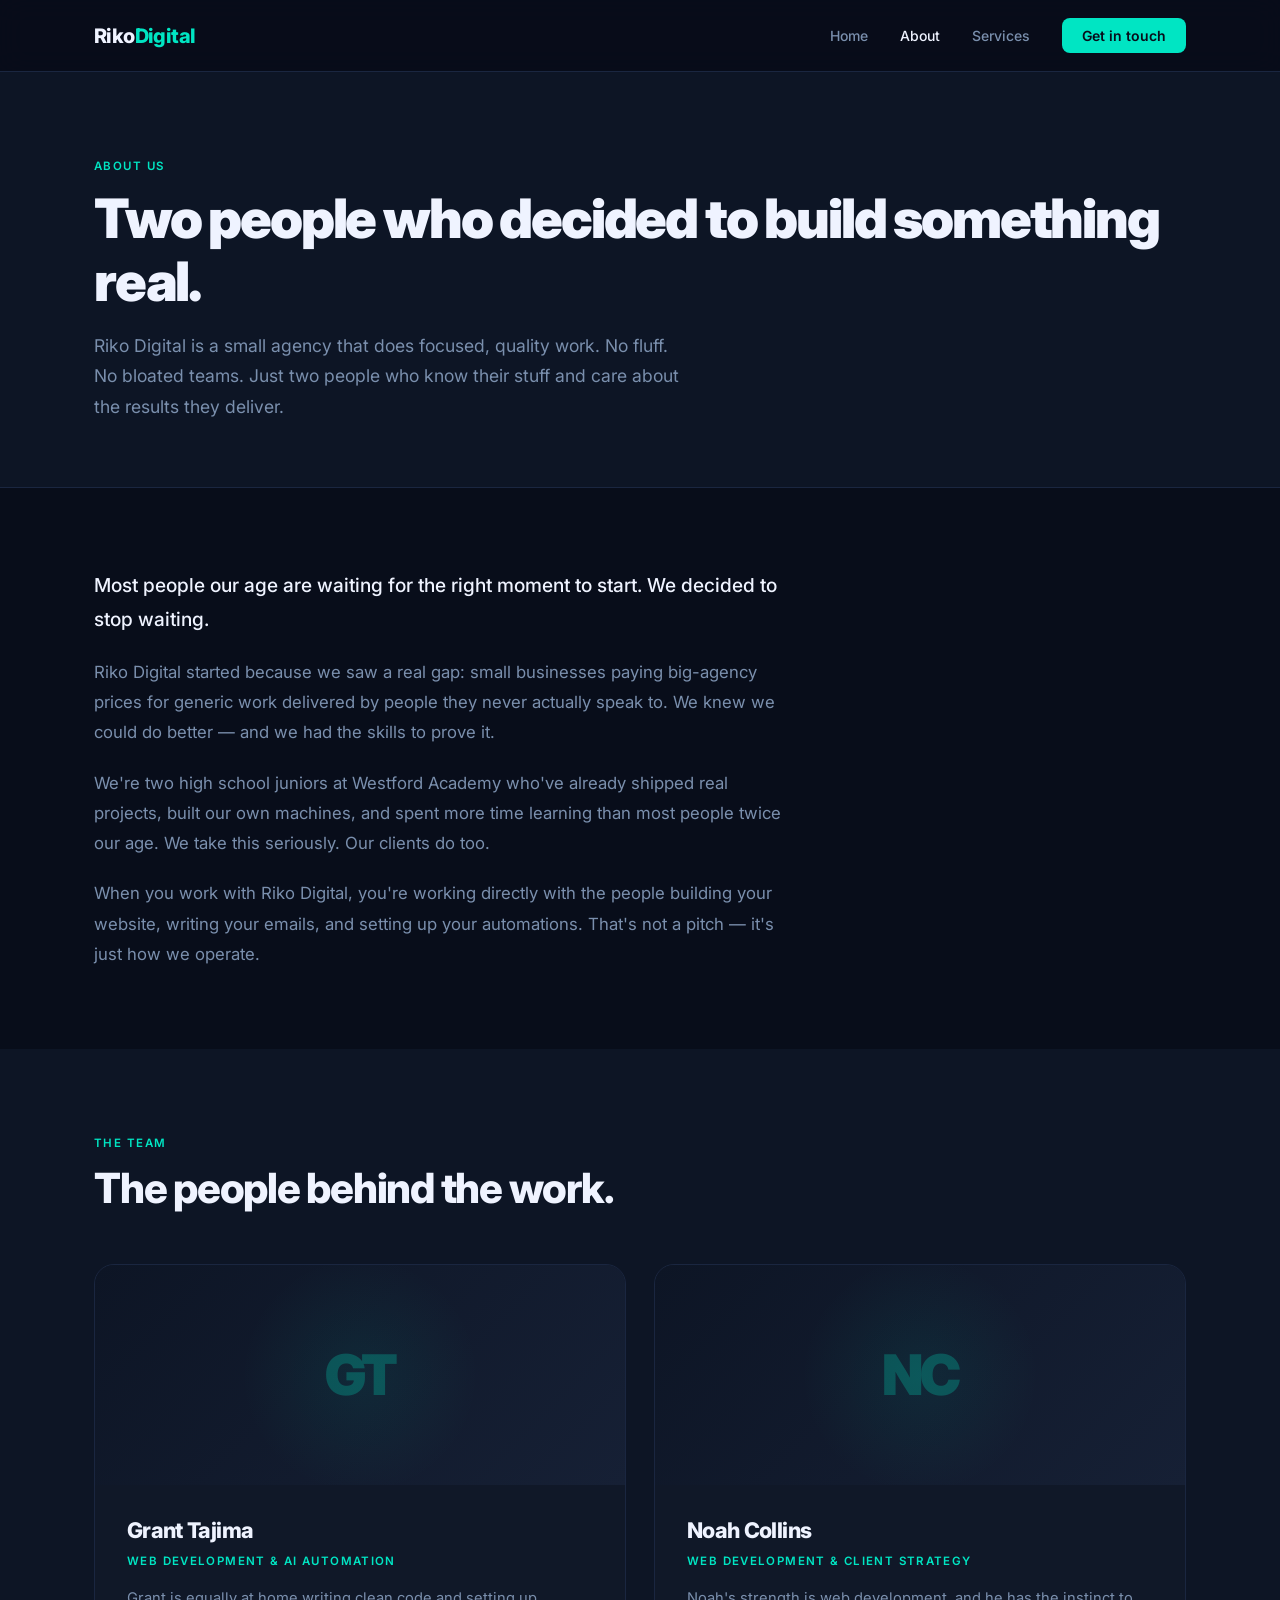
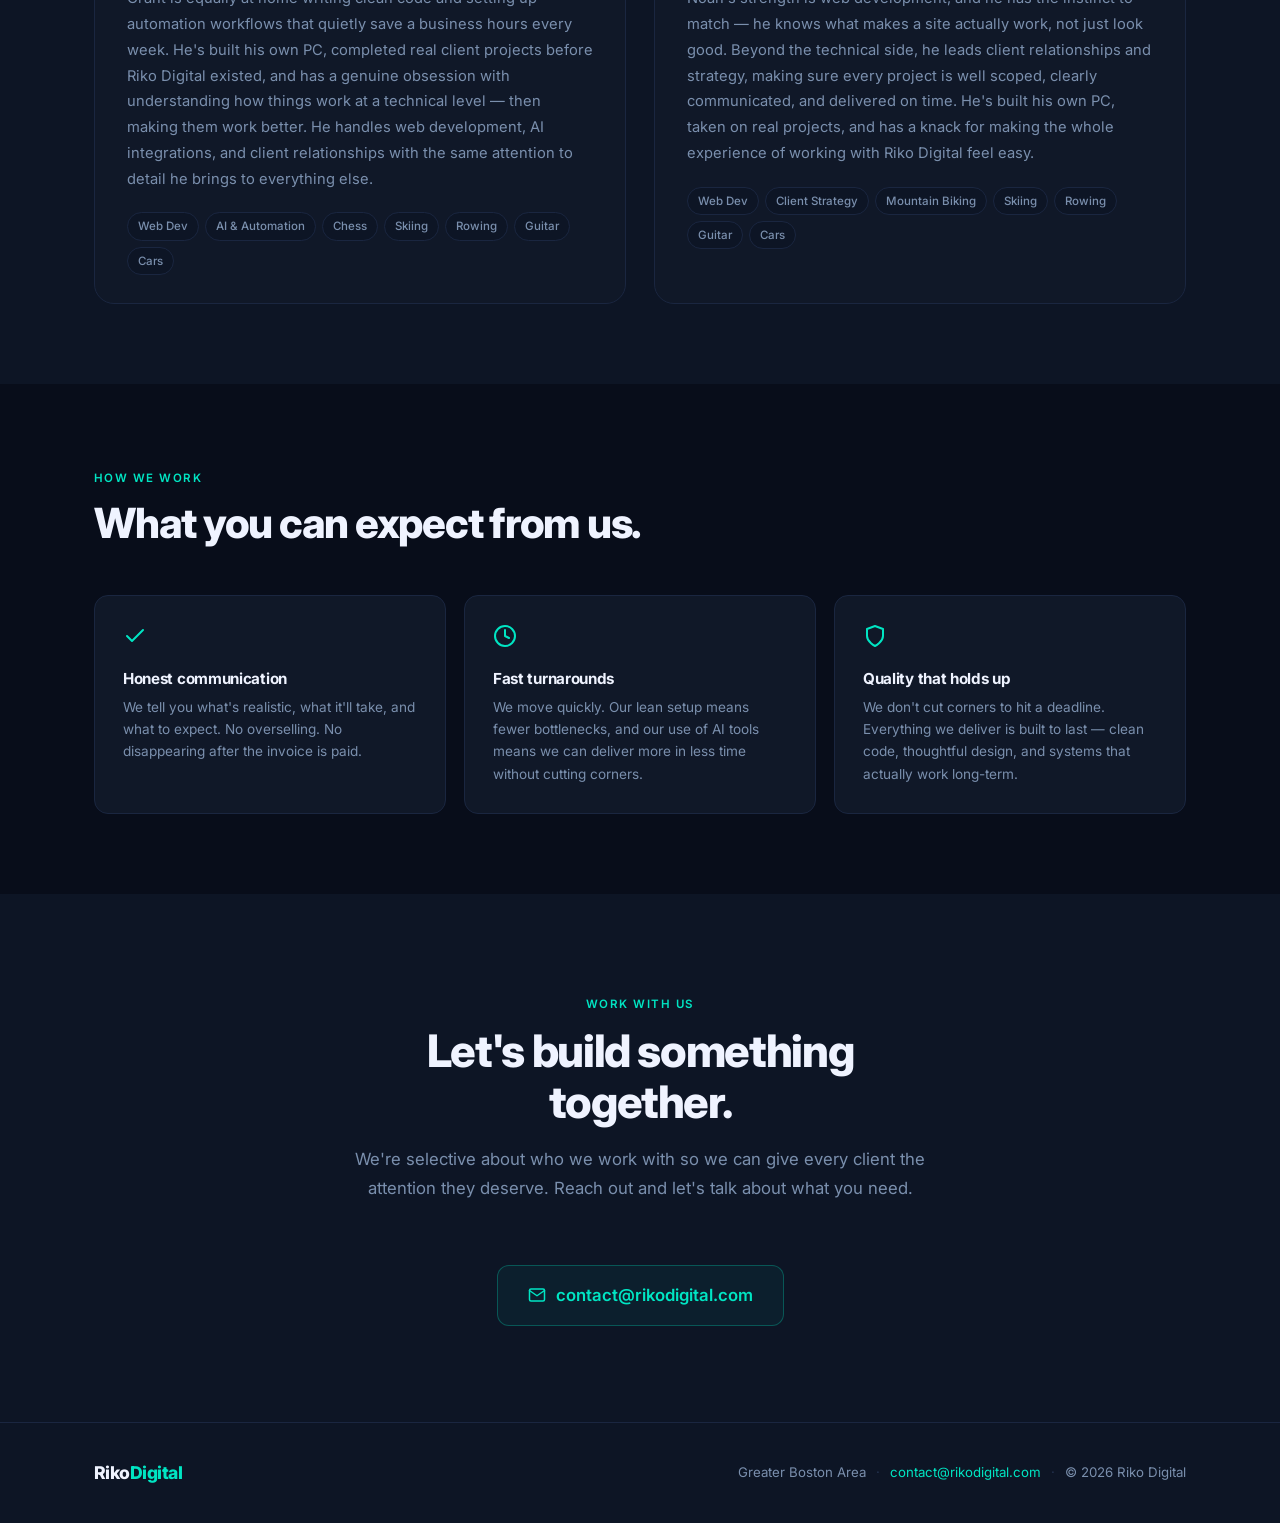
==== about.html @ 1a0d4874 "Build complete Riko Digital website Four-page site (home, about, services, contact) with shared CSS " ====
<!DOCTYPE html>
<html lang="en">
<head>
  <meta charset="UTF-8" />
  <meta name="viewport" content="width=device-width, initial-scale=1.0" />
  <title>About — Riko Digital</title>
  <meta name="description" content="Meet Grant Tajima and Noah Collins, the team behind Riko Digital — a two-person tech services agency based in the Greater Boston area." />
  <link rel="preconnect" href="https://fonts.googleapis.com" />
  <link rel="preconnect" href="https://fonts.gstatic.com" crossorigin />
  <link href="https://fonts.googleapis.com/css2?family=Inter:wght@300;400;500;600;700;800;900&display=swap" rel="stylesheet" />
  <link rel="stylesheet" href="styles.css" />
</head>
<body>

  <nav>
    <div class="nav-inner">
      <a href="index.html" class="nav-logo">Riko<span>Digital</span></a>
      <ul class="nav-links">
        <li><a href="index.html">Home</a></li>
        <li><a href="about.html" class="active">About</a></li>
        <li><a href="services.html">Services</a></li>
        <li><a href="contact.html" class="nav-cta">Get in touch</a></li>
      </ul>
      <button class="hamburger" id="hamburger" aria-label="Open menu">
        <span></span><span></span><span></span>
      </button>
    </div>
  </nav>

  <div class="mobile-nav" id="mobile-nav">
    <a href="index.html">Home</a>
    <a href="about.html" class="active">About</a>
    <a href="services.html">Services</a>
    <a href="contact.html">Get in touch</a>
  </div>

  <div class="page-wrapper">

    <!-- Page Hero -->
    <div class="page-hero">
      <div class="container">
        <div class="page-hero-content">
          <span class="section-label">About us</span>
          <h1>Two people who decided to build something real.</h1>
          <p>Riko Digital is a small agency that does focused, quality work. No fluff. No bloated teams. Just two people who know their stuff and care about the results they deliver.</p>
        </div>
      </div>
    </div>

    <!-- Company Intro -->
    <section class="intro-body">
      <div class="container">
        <p class="intro-lead">
          Most people our age are waiting for the right moment to start. We decided to stop waiting.
        </p>
        <p>
          Riko Digital started because we saw a real gap: small businesses paying big-agency prices for generic work delivered by people they never actually speak to. We knew we could do better — and we had the skills to prove it.
        </p>
        <p>
          We're two high school juniors at Westford Academy who've already shipped real projects, built our own machines, and spent more time learning than most people twice our age. We take this seriously. Our clients do too.
        </p>
        <p>
          When you work with Riko Digital, you're working directly with the people building your website, writing your emails, and setting up your automations. That's not a pitch — it's just how we operate.
        </p>
      </div>
    </section>

    <!-- Team -->
    <section class="team-section">
      <div class="container">
        <span class="section-label">The team</span>
        <h2 class="section-title">The people behind the work.</h2>
        <div class="team-grid">

          <!-- Grant -->
          <div class="team-card">
            <div class="team-photo">
              <div class="photo-glow"></div>
              <div class="photo-initials">GT</div>
            </div>
            <div class="team-body">
              <div class="team-name">Grant Tajima</div>
              <div class="team-role">Web Development &amp; AI Automation</div>
              <p class="team-bio">
                Grant is equally at home writing clean code and setting up automation workflows that quietly save a business hours every week. He's built his own PC, completed real client projects before Riko Digital existed, and has a genuine obsession with understanding how things work at a technical level — then making them work better. He handles web development, AI integrations, and client relationships with the same attention to detail he brings to everything else.
              </p>
              <div class="tags">
                <span class="tag">Web Dev</span>
                <span class="tag">AI &amp; Automation</span>
                <span class="tag">Chess</span>
                <span class="tag">Skiing</span>
                <span class="tag">Rowing</span>
                <span class="tag">Guitar</span>
                <span class="tag">Cars</span>
              </div>
            </div>
          </div>

          <!-- Noah -->
          <div class="team-card">
            <div class="team-photo">
              <div class="photo-glow"></div>
              <div class="photo-initials">NC</div>
            </div>
            <div class="team-body">
              <div class="team-name">Noah Collins</div>
              <div class="team-role">Web Development &amp; Client Strategy</div>
              <p class="team-bio">
                Noah's strength is web development, and he has the instinct to match — he knows what makes a site actually work, not just look good. Beyond the technical side, he leads client relationships and strategy, making sure every project is well scoped, clearly communicated, and delivered on time. He's built his own PC, taken on real projects, and has a knack for making the whole experience of working with Riko Digital feel easy.
              </p>
              <div class="tags">
                <span class="tag">Web Dev</span>
                <span class="tag">Client Strategy</span>
                <span class="tag">Mountain Biking</span>
                <span class="tag">Skiing</span>
                <span class="tag">Rowing</span>
                <span class="tag">Guitar</span>
                <span class="tag">Cars</span>
              </div>
            </div>
          </div>

        </div>
      </div>
    </section>

    <!-- Values -->
    <section class="values-section">
      <div class="container">
        <span class="section-label">How we work</span>
        <h2 class="section-title">What you can expect from us.</h2>
        <div class="values-grid">
          <div class="value-card">
            <div class="value-icon">
              <svg width="24" height="24" viewBox="0 0 24 24" fill="none" stroke="currentColor" stroke-width="2" stroke-linecap="round" stroke-linejoin="round"><polyline points="20 6 9 17 4 12"/></svg>
            </div>
            <h3>Honest communication</h3>
            <p>We tell you what's realistic, what it'll take, and what to expect. No overselling. No disappearing after the invoice is paid.</p>
          </div>
          <div class="value-card">
            <div class="value-icon">
              <svg width="24" height="24" viewBox="0 0 24 24" fill="none" stroke="currentColor" stroke-width="2" stroke-linecap="round" stroke-linejoin="round"><circle cx="12" cy="12" r="10"/><polyline points="12 6 12 12 16 14"/></svg>
            </div>
            <h3>Fast turnarounds</h3>
            <p>We move quickly. Our lean setup means fewer bottlenecks, and our use of AI tools means we can deliver more in less time without cutting corners.</p>
          </div>
          <div class="value-card">
            <div class="value-icon">
              <svg width="24" height="24" viewBox="0 0 24 24" fill="none" stroke="currentColor" stroke-width="2" stroke-linecap="round" stroke-linejoin="round"><path d="M12 22s8-4 8-10V5l-8-3-8 3v7c0 6 8 10 8 10z"/></svg>
            </div>
            <h3>Quality that holds up</h3>
            <p>We don't cut corners to hit a deadline. Everything we deliver is built to last — clean code, thoughtful design, and systems that actually work long-term.</p>
          </div>
        </div>
      </div>
    </section>

    <!-- CTA -->
    <section class="cta-section">
      <div class="container">
        <div class="cta-inner">
          <span class="section-label">Work with us</span>
          <h2 class="section-title">Let's build something together.</h2>
          <p class="section-subtitle">
            We're selective about who we work with so we can give every client the attention they deserve. Reach out and let's talk about what you need.
          </p>
          <br>
          <a href="mailto:contact@rikodigital.com" class="cta-email">
            <svg width="18" height="18" viewBox="0 0 24 24" fill="none" stroke="currentColor" stroke-width="2" stroke-linecap="round" stroke-linejoin="round"><path d="M4 4h16c1.1 0 2 .9 2 2v12c0 1.1-.9 2-2 2H4c-1.1 0-2-.9-2-2V6c0-1.1.9-2 2-2z"/><polyline points="22,6 12,13 2,6"/></svg>
            contact@rikodigital.com
          </a>
        </div>
      </div>
    </section>

  </div>

  <footer>
    <div class="container">
      <div class="footer-inner">
        <div class="footer-logo">Riko<span>Digital</span></div>
        <div class="footer-info">
          <span>Greater Boston Area</span>
          <span class="footer-sep">·</span>
          <a href="mailto:contact@rikodigital.com">contact@rikodigital.com</a>
          <span class="footer-sep">·</span>
          <span>© 2026 Riko Digital</span>
        </div>
      </div>
    </div>
  </footer>

  <script src="main.js"></script>
</body>
</html>
---- styles.css ----
@import url('https://fonts.googleapis.com/css2?family=Inter:wght@300;400;500;600;700;800;900&display=swap');

*, *::before, *::after { box-sizing: border-box; margin: 0; padding: 0; }

:root {
  --bg-primary: #080D1A;
  --bg-secondary: #0D1525;
  --bg-card: #101828;
  --accent: #00E5C3;
  --accent-hover: #00C4A7;
  --accent-dim: rgba(0, 229, 195, 0.1);
  --text-primary: #EFF3FF;
  --text-secondary: #7A8FAD;
  --border: #1A2640;
  --border-light: #243352;
  --nav-height: 72px;
}

html { scroll-behavior: smooth; }

body {
  font-family: 'Inter', sans-serif;
  background: var(--bg-primary);
  color: var(--text-primary);
  line-height: 1.6;
  -webkit-font-smoothing: antialiased;
}

h1, h2, h3, h4 { font-weight: 700; line-height: 1.15; letter-spacing: -0.02em; }
a { text-decoration: none; color: inherit; }

.container { max-width: 1140px; margin: 0 auto; padding: 0 24px; }

/* ── NAV ── */
nav {
  position: fixed; top: 0; left: 0; right: 0; z-index: 100;
  height: var(--nav-height);
  display: flex; align-items: center;
  background: rgba(8, 13, 26, 0.88);
  backdrop-filter: blur(14px);
  border-bottom: 1px solid var(--border);
  transition: background 0.3s;
}

.nav-inner {
  display: flex; align-items: center; justify-content: space-between;
  width: 100%; max-width: 1140px; margin: 0 auto; padding: 0 24px;
}

.nav-logo { font-size: 1.25rem; font-weight: 800; letter-spacing: -0.03em; }
.nav-logo span { color: var(--accent); }

.nav-links { display: flex; align-items: center; gap: 32px; list-style: none; }
.nav-links a { font-size: 0.875rem; font-weight: 500; color: var(--text-secondary); transition: color 0.2s; }
.nav-links a:hover, .nav-links a.active { color: var(--text-primary); }

.nav-cta {
  background: var(--accent) !important;
  color: var(--bg-primary) !important;
  padding: 9px 20px; border-radius: 8px;
  font-weight: 600 !important;
  transition: background 0.2s, transform 0.15s !important;
}
.nav-cta:hover { background: var(--accent-hover) !important; transform: translateY(-1px); }

.hamburger {
  display: none; flex-direction: column; gap: 5px;
  cursor: pointer; background: none; border: none; padding: 4px;
}
.hamburger span {
  display: block; width: 24px; height: 2px;
  background: var(--text-primary); border-radius: 2px;
  transition: transform 0.3s, opacity 0.3s;
}
.hamburger.open span:nth-child(1) { transform: translateY(7px) rotate(45deg); }
.hamburger.open span:nth-child(2) { opacity: 0; }
.hamburger.open span:nth-child(3) { transform: translateY(-7px) rotate(-45deg); }

.mobile-nav {
  display: none; position: fixed;
  top: var(--nav-height); left: 0; right: 0; z-index: 99;
  background: var(--bg-secondary);
  border-bottom: 1px solid var(--border);
  padding: 16px 24px; flex-direction: column; gap: 4px;
}
.mobile-nav.open { display: flex; }
.mobile-nav a {
  font-size: 0.95rem; font-weight: 500; color: var(--text-secondary);
  padding: 12px 0; border-bottom: 1px solid var(--border);
  transition: color 0.2s;
}
.mobile-nav a:last-child { border-bottom: none; }
.mobile-nav a:hover, .mobile-nav a.active { color: var(--text-primary); }

/* ── BUTTONS ── */
.btn {
  display: inline-flex; align-items: center; gap: 8px;
  padding: 13px 26px; border-radius: 10px;
  font-size: 0.9rem; font-weight: 600;
  cursor: pointer; border: none; transition: all 0.2s;
  letter-spacing: 0.01em;
}
.btn-primary { background: var(--accent); color: var(--bg-primary); }
.btn-primary:hover { background: var(--accent-hover); transform: translateY(-2px); box-shadow: 0 8px 24px rgba(0,229,195,0.22); }
.btn-outline { background: transparent; color: var(--text-primary); border: 1px solid var(--border-light); }
.btn-outline:hover { border-color: var(--accent); color: var(--accent); transform: translateY(-2px); }

/* ── TYPOGRAPHY HELPERS ── */
.section-label {
  display: inline-block; font-size: 0.72rem; font-weight: 600;
  letter-spacing: 0.13em; text-transform: uppercase;
  color: var(--accent); margin-bottom: 12px;
}
.section-title {
  font-size: clamp(1.75rem, 4vw, 2.6rem);
  font-weight: 800; letter-spacing: -0.03em;
  color: var(--text-primary); margin-bottom: 16px;
}
.section-subtitle {
  font-size: 1.05rem; color: var(--text-secondary);
  max-width: 560px; line-height: 1.75;
}
.gradient-text {
  background: linear-gradient(130deg, var(--accent) 0%, #7B9EFF 100%);
  -webkit-background-clip: text; -webkit-text-fill-color: transparent;
  background-clip: text;
}
.text-accent { color: var(--accent); }
.text-muted { color: var(--text-secondary); }

/* ── LAYOUT ── */
.page-wrapper { padding-top: var(--nav-height); }
section { padding: 96px 0; }

/* ── FOOTER ── */
footer {
  background: var(--bg-secondary);
  border-top: 1px solid var(--border);
  padding: 36px 0;
}
.footer-inner {
  display: flex; align-items: center; justify-content: space-between;
  flex-wrap: wrap; gap: 16px;
}
.footer-logo { font-size: 1.1rem; font-weight: 800; letter-spacing: -0.03em; }
.footer-logo span { color: var(--accent); }
.footer-info {
  font-size: 0.83rem; color: var(--text-secondary);
  display: flex; align-items: center; gap: 10px; flex-wrap: wrap;
}
.footer-info a { color: var(--accent); transition: color 0.2s; }
.footer-info a:hover { color: var(--accent-hover); }
.footer-sep { color: var(--border-light); }

/* ═══════════════════════════
   HOME PAGE
═══════════════════════════ */

/* Hero */
.hero {
  min-height: calc(100vh - var(--nav-height));
  display: flex; align-items: center;
  position: relative; overflow: hidden; padding: 80px 0;
}
.hero-bg { position: absolute; inset: 0; z-index: 0; pointer-events: none; }
.hero-grid {
  position: absolute; inset: 0;
  background-image: linear-gradient(var(--border) 1px, transparent 1px),
                    linear-gradient(90deg, var(--border) 1px, transparent 1px);
  background-size: 64px 64px; opacity: 0.35;
  mask-image: radial-gradient(ellipse 80% 80% at 50% 40%, black 20%, transparent 100%);
}
.hero-glow-1 {
  position: absolute; width: 600px; height: 600px; border-radius: 50%;
  background: radial-gradient(circle, rgba(0,229,195,0.07) 0%, transparent 70%);
  top: -120px; right: -100px;
}
.hero-glow-2 {
  position: absolute; width: 380px; height: 380px; border-radius: 50%;
  background: radial-gradient(circle, rgba(123,158,255,0.05) 0%, transparent 70%);
  bottom: 40px; left: 60px;
}
.hero-content { position: relative; z-index: 1; max-width: 760px; }
.hero-badge {
  display: inline-flex; align-items: center; gap: 8px;
  font-size: 0.75rem; font-weight: 600; letter-spacing: 0.1em;
  text-transform: uppercase; color: var(--accent);
  padding: 6px 14px; border: 1px solid rgba(0,229,195,0.28);
  border-radius: 100px; margin-bottom: 28px;
}
.hero-dot {
  width: 6px; height: 6px; border-radius: 50%;
  background: var(--accent);
  animation: blink 2s ease-in-out infinite;
}
@keyframes blink {
  0%,100% { opacity: 1; transform: scale(1); }
  50% { opacity: 0.4; transform: scale(0.7); }
}
.hero-heading {
  font-size: clamp(2.8rem, 7vw, 5rem);
  font-weight: 900; letter-spacing: -0.045em;
  line-height: 1.04; margin-bottom: 24px;
}
.hero-sub {
  font-size: clamp(1rem, 2vw, 1.15rem);
  color: var(--text-secondary); max-width: 520px;
  line-height: 1.75; margin-bottom: 40px;
}
.hero-actions { display: flex; align-items: center; gap: 14px; flex-wrap: wrap; }
.hero-meta {
  margin-top: 64px; padding-top: 36px;
  border-top: 1px solid var(--border);
  display: flex; align-items: center; gap: 36px; flex-wrap: wrap;
}
.meta-item { display: flex; align-items: center; gap: 10px; }
.meta-icon {
  width: 34px; height: 34px; border-radius: 8px;
  background: var(--accent-dim); display: flex;
  align-items: center; justify-content: center;
  color: var(--accent);
}
.meta-text { font-size: 0.85rem; color: var(--text-secondary); font-weight: 500; }

/* What We Do */
.what-section { background: var(--bg-secondary); padding: 80px 0; }
.what-inner {
  display: grid; grid-template-columns: 1fr 1fr;
  gap: 80px; align-items: center;
}
.what-visual { position: relative; height: 280px; }
.vb {
  position: absolute; border-radius: 16px;
  border: 1px solid rgba(0,229,195,0.15);
}
.vb-1 {
  width: 170px; height: 170px;
  background: linear-gradient(135deg, rgba(0,229,195,0.1), rgba(0,229,195,0.02));
  top: 16px; left: 16px;
}
.vb-2 {
  width: 120px; height: 120px;
  background: linear-gradient(135deg, rgba(123,158,255,0.08), transparent);
  border-color: rgba(123,158,255,0.15);
  bottom: 24px; left: 110px;
}
.vb-3 {
  width: 90px; height: 90px;
  background: rgba(0,229,195,0.04);
  top: 30px; right: 30px;
}
.vb-card {
  position: absolute; bottom: 50px; right: 10px;
  background: var(--bg-card); border: 1px solid var(--border);
  border-radius: 12px; padding: 14px 18px;
  font-size: 0.82rem; font-weight: 600;
}
.vb-card-sub { font-size: 0.72rem; color: var(--accent); margin-top: 2px; }

/* Services Grid (home) */
.services-grid {
  display: grid; grid-template-columns: repeat(6, 1fr); gap: 18px;
  margin-top: 52px;
}
.service-card { grid-column: span 2; }
.service-card:nth-child(4) { grid-column: 2 / span 2; }
.service-card:nth-child(5) { grid-column: 4 / span 2; }

.service-card {
  background: var(--bg-card); border: 1px solid var(--border);
  border-radius: 16px; padding: 28px;
  transition: border-color 0.25s, transform 0.25s, box-shadow 0.25s;
}
.service-card:hover {
  border-color: var(--accent); transform: translateY(-4px);
  box-shadow: 0 16px 40px rgba(0,229,195,0.07);
}
.service-icon {
  width: 44px; height: 44px; border-radius: 11px;
  background: var(--accent-dim); display: flex; align-items: center;
  justify-content: center; color: var(--accent); margin-bottom: 18px;
}
.service-card h3 { font-size: 1rem; font-weight: 700; margin-bottom: 8px; letter-spacing: -0.01em; }
.service-card p { font-size: 0.875rem; color: var(--text-secondary); line-height: 1.65; }

/* Why Us */
.why-grid { display: grid; grid-template-columns: repeat(3,1fr); gap: 20px; margin-top: 52px; }
.why-card {
  background: var(--bg-card); border: 1px solid var(--border);
  border-radius: 16px; padding: 32px; position: relative; overflow: hidden;
}
.why-card::before {
  content: ''; position: absolute; top: 0; left: 0; right: 0; height: 2px;
  background: linear-gradient(90deg, var(--accent), #7B9EFF);
}
.why-number {
  font-size: 2.8rem; font-weight: 900; color: var(--border-light);
  letter-spacing: -0.06em; line-height: 1; margin-bottom: 16px;
}
.why-card h3 { font-size: 1.05rem; font-weight: 700; margin-bottom: 10px; }
.why-card p { font-size: 0.875rem; color: var(--text-secondary); line-height: 1.7; }

/* CTA */
.cta-section { background: var(--bg-secondary); }
.cta-inner { text-align: center; max-width: 580px; margin: 0 auto; }
.cta-inner .section-title { font-size: clamp(1.9rem, 4.5vw, 2.8rem); }
.cta-inner .section-subtitle { max-width: 100%; margin: 0 auto 36px; }
.cta-email {
  display: inline-flex; align-items: center; gap: 10px;
  font-size: 1.05rem; font-weight: 600; color: var(--accent);
  padding: 16px 30px; border: 1px solid rgba(0,229,195,0.28);
  border-radius: 12px; background: rgba(0,229,195,0.05);
  transition: all 0.25s;
}
.cta-email:hover {
  background: rgba(0,229,195,0.1); border-color: var(--accent);
  transform: translateY(-2px); box-shadow: 0 8px 24px rgba(0,229,195,0.14);
}

/* ═══════════════════════════
   ABOUT PAGE
═══════════════════════════ */

.page-hero {
  padding: 80px 0 64px;
  background: var(--bg-secondary);
  border-bottom: 1px solid var(--border);
}
.page-hero h1 {
  font-size: clamp(2.2rem, 5vw, 3.4rem);
  font-weight: 900; letter-spacing: -0.04em; margin-bottom: 18px;
}
.page-hero p { font-size: 1.1rem; color: var(--text-secondary); line-height: 1.75; max-width: 600px; }

.intro-body { padding: 80px 0; }
.intro-body p {
  font-size: 1.05rem; color: var(--text-secondary);
  line-height: 1.8; margin-bottom: 20px; max-width: 700px;
}
.intro-body p:last-child { margin-bottom: 0; }
.intro-lead { font-size: 1.2rem !important; color: var(--text-primary) !important; font-weight: 500; }

.team-section { background: var(--bg-secondary); padding: 80px 0; }
.team-grid { display: grid; grid-template-columns: 1fr 1fr; gap: 28px; margin-top: 52px; }
.team-card {
  background: var(--bg-card); border: 1px solid var(--border);
  border-radius: 20px; overflow: hidden;
  transition: border-color 0.25s, transform 0.25s, box-shadow 0.25s;
}
.team-card:hover {
  border-color: var(--accent); transform: translateY(-4px);
  box-shadow: 0 16px 40px rgba(0,229,195,0.07);
}
.team-photo {
  width: 100%; height: 220px;
  background: linear-gradient(135deg, #0D1525 0%, #162035 100%);
  display: flex; align-items: center; justify-content: center;
  position: relative; overflow: hidden;
}
.photo-glow {
  position: absolute; width: 240px; height: 240px; border-radius: 50%;
  background: radial-gradient(circle, rgba(0,229,195,0.07) 0%, transparent 70%);
}
.photo-initials {
  position: relative; z-index: 1;
  font-size: 3.5rem; font-weight: 900;
  color: var(--accent); opacity: 0.25; letter-spacing: -0.05em;
}
.team-body { padding: 28px 32px; }
.team-name { font-size: 1.35rem; font-weight: 800; letter-spacing: -0.03em; margin-bottom: 4px; }
.team-role {
  font-size: 0.72rem; font-weight: 600; letter-spacing: 0.12em;
  text-transform: uppercase; color: var(--accent); margin-bottom: 16px;
}
.team-bio { font-size: 0.92rem; color: var(--text-secondary); line-height: 1.75; margin-bottom: 20px; }
.tags { display: flex; flex-wrap: wrap; gap: 6px; }
.tag {
  font-size: 0.72rem; font-weight: 500; color: var(--text-secondary);
  background: var(--bg-secondary); border: 1px solid var(--border);
  padding: 4px 10px; border-radius: 100px;
}

.values-section { padding: 80px 0; }
.values-grid { display: grid; grid-template-columns: repeat(3,1fr); gap: 18px; margin-top: 48px; }
.value-card {
  background: var(--bg-card); border: 1px solid var(--border);
  border-radius: 14px; padding: 28px;
}
.value-icon { color: var(--accent); margin-bottom: 14px; }
.value-card h3 { font-size: 0.95rem; font-weight: 700; margin-bottom: 8px; }
.value-card p { font-size: 0.85rem; color: var(--text-secondary); line-height: 1.65; }

/* ═══════════════════════════
   SERVICES PAGE
═══════════════════════════ */

.services-list { padding: 80px 0; }
.service-item {
  display: grid; grid-template-columns: 200px 1fr;
  gap: 64px; align-items: start;
  padding: 64px 0; border-bottom: 1px solid var(--border);
}
.service-item:first-child { padding-top: 0; }
.service-item:last-child { border-bottom: none; }
.service-item-visual { position: sticky; top: calc(var(--nav-height) + 32px); }
.svc-icon-box {
  width: 120px; height: 120px; border-radius: 20px;
  background: var(--accent-dim); border: 1px solid rgba(0,229,195,0.18);
  display: flex; align-items: center; justify-content: center;
  color: var(--accent); position: relative; overflow: hidden;
}
.svc-icon-box::after {
  content: ''; position: absolute;
  width: 100px; height: 100px; border-radius: 50%;
  background: radial-gradient(circle, rgba(0,229,195,0.08) 0%, transparent 70%);
  top: 50%; left: 50%; transform: translate(-50%,-50%);
}
.svc-icon-box svg { position: relative; z-index: 1; }

.service-item-content .svc-label {
  font-size: 0.72rem; font-weight: 600; letter-spacing: 0.12em;
  text-transform: uppercase; color: var(--accent); margin-bottom: 10px;
}
.service-item-content h2 {
  font-size: clamp(1.5rem, 3vw, 2rem);
  font-weight: 800; letter-spacing: -0.03em; margin-bottom: 16px;
}
.service-item-content p {
  font-size: 0.97rem; color: var(--text-secondary); line-height: 1.8; margin-bottom: 12px;
}
.svc-includes { list-style: none; margin-top: 24px; display: flex; flex-direction: column; gap: 10px; }
.svc-includes li {
  display: flex; align-items: flex-start; gap: 10px;
  font-size: 0.875rem; color: var(--text-secondary);
}
.svc-includes li::before { content: '→'; color: var(--accent); font-weight: 700; flex-shrink: 0; }

/* ═══════════════════════════
   CONTACT PAGE
═══════════════════════════ */

.contact-wrap {
  min-height: calc(100vh - var(--nav-height) - 110px);
  display: flex; align-items: center; padding: 80px 0;
}
.contact-inner { display: grid; grid-template-columns: 1fr 1fr; gap: 80px; align-items: center; }
.contact-content h1 {
  font-size: clamp(2rem, 5vw, 3rem);
  font-weight: 900; letter-spacing: -0.04em; margin-bottom: 14px;
}
.contact-content > p {
  font-size: 1rem; color: var(--text-secondary); line-height: 1.75; margin-bottom: 36px;
}
.contact-email-card {
  display: flex; align-items: center; gap: 16px;
  background: var(--bg-card); border: 1px solid var(--border);
  border-radius: 14px; padding: 20px 24px;
  transition: border-color 0.25s, transform 0.25s;
}
.contact-email-card:hover { border-color: var(--accent); transform: translateY(-2px); }
.c-icon {
  width: 44px; height: 44px; border-radius: 10px;
  background: var(--accent-dim); display: flex; align-items: center;
  justify-content: center; color: var(--accent); flex-shrink: 0;
}
.c-label {
  font-size: 0.7rem; font-weight: 600; color: var(--text-secondary);
  letter-spacing: 0.09em; text-transform: uppercase; margin-bottom: 2px;
}
.c-value { font-size: 0.97rem; font-weight: 600; color: var(--accent); }

.contact-note {
  margin-top: 28px; padding: 20px 24px;
  background: var(--bg-card); border: 1px solid var(--border);
  border-radius: 14px; font-size: 0.875rem;
  color: var(--text-secondary); line-height: 1.65;
}
.contact-note strong { color: var(--text-primary); font-weight: 600; }

.contact-visual { position: relative; height: 420px; display: flex; align-items: center; justify-content: center; }
.cv-glow {
  position: absolute; width: 340px; height: 340px; border-radius: 50%;
  background: radial-gradient(circle, rgba(0,229,195,0.05) 0%, transparent 70%);
}
.cv-cards { position: relative; z-index: 1; width: 100%; max-width: 300px; }
.cv-card {
  background: var(--bg-card); border: 1px solid var(--border);
  border-radius: 14px; padding: 18px 22px; margin-bottom: 12px;
  transition: transform 0.3s, border-color 0.3s;
}
.cv-card:hover { transform: translateX(6px); border-color: var(--accent); }
.cv-card-title { font-size: 0.85rem; font-weight: 700; margin-bottom: 4px; display: flex; align-items: center; gap: 8px; }
.cv-dot { width: 7px; height: 7px; border-radius: 50%; background: var(--accent); display: inline-block; flex-shrink: 0; }
.cv-card-sub { font-size: 0.78rem; color: var(--text-secondary); padding-left: 15px; }

/* ═══════════════════════════
   RESPONSIVE
═══════════════════════════ */

@media (max-width: 900px) {
  .what-inner { grid-template-columns: 1fr; gap: 0; }
  .what-visual { display: none; }
  .why-grid { grid-template-columns: 1fr 1fr; }
  .team-grid { grid-template-columns: 1fr; }
  .values-grid { grid-template-columns: 1fr 1fr; }
  .service-item { grid-template-columns: 1fr; gap: 28px; }
  .service-item-visual { position: static; }
  .svc-icon-box { width: 80px; height: 80px; border-radius: 14px; }
  .contact-inner { grid-template-columns: 1fr; gap: 48px; }
  .contact-visual { display: none; }
}

@media (max-width: 700px) {
  .services-grid { grid-template-columns: 1fr !important; }
  .services-grid .service-card,
  .services-grid .service-card:nth-child(4),
  .services-grid .service-card:nth-child(5) { grid-column: span 1; }
}

@media (max-width: 640px) {
  section { padding: 60px 0; }
  .nav-links { display: none; }
  .hamburger { display: flex; }
  .why-grid { grid-template-columns: 1fr; }
  .values-grid { grid-template-columns: 1fr; }
  .footer-inner { flex-direction: column; align-items: flex-start; gap: 10px; }
  .footer-info { flex-direction: column; align-items: flex-start; gap: 4px; }
  .footer-sep { display: none; }
  .hero-meta { flex-direction: column; align-items: flex-start; gap: 14px; }
  .hero-actions { flex-direction: column; align-items: flex-start; }
}
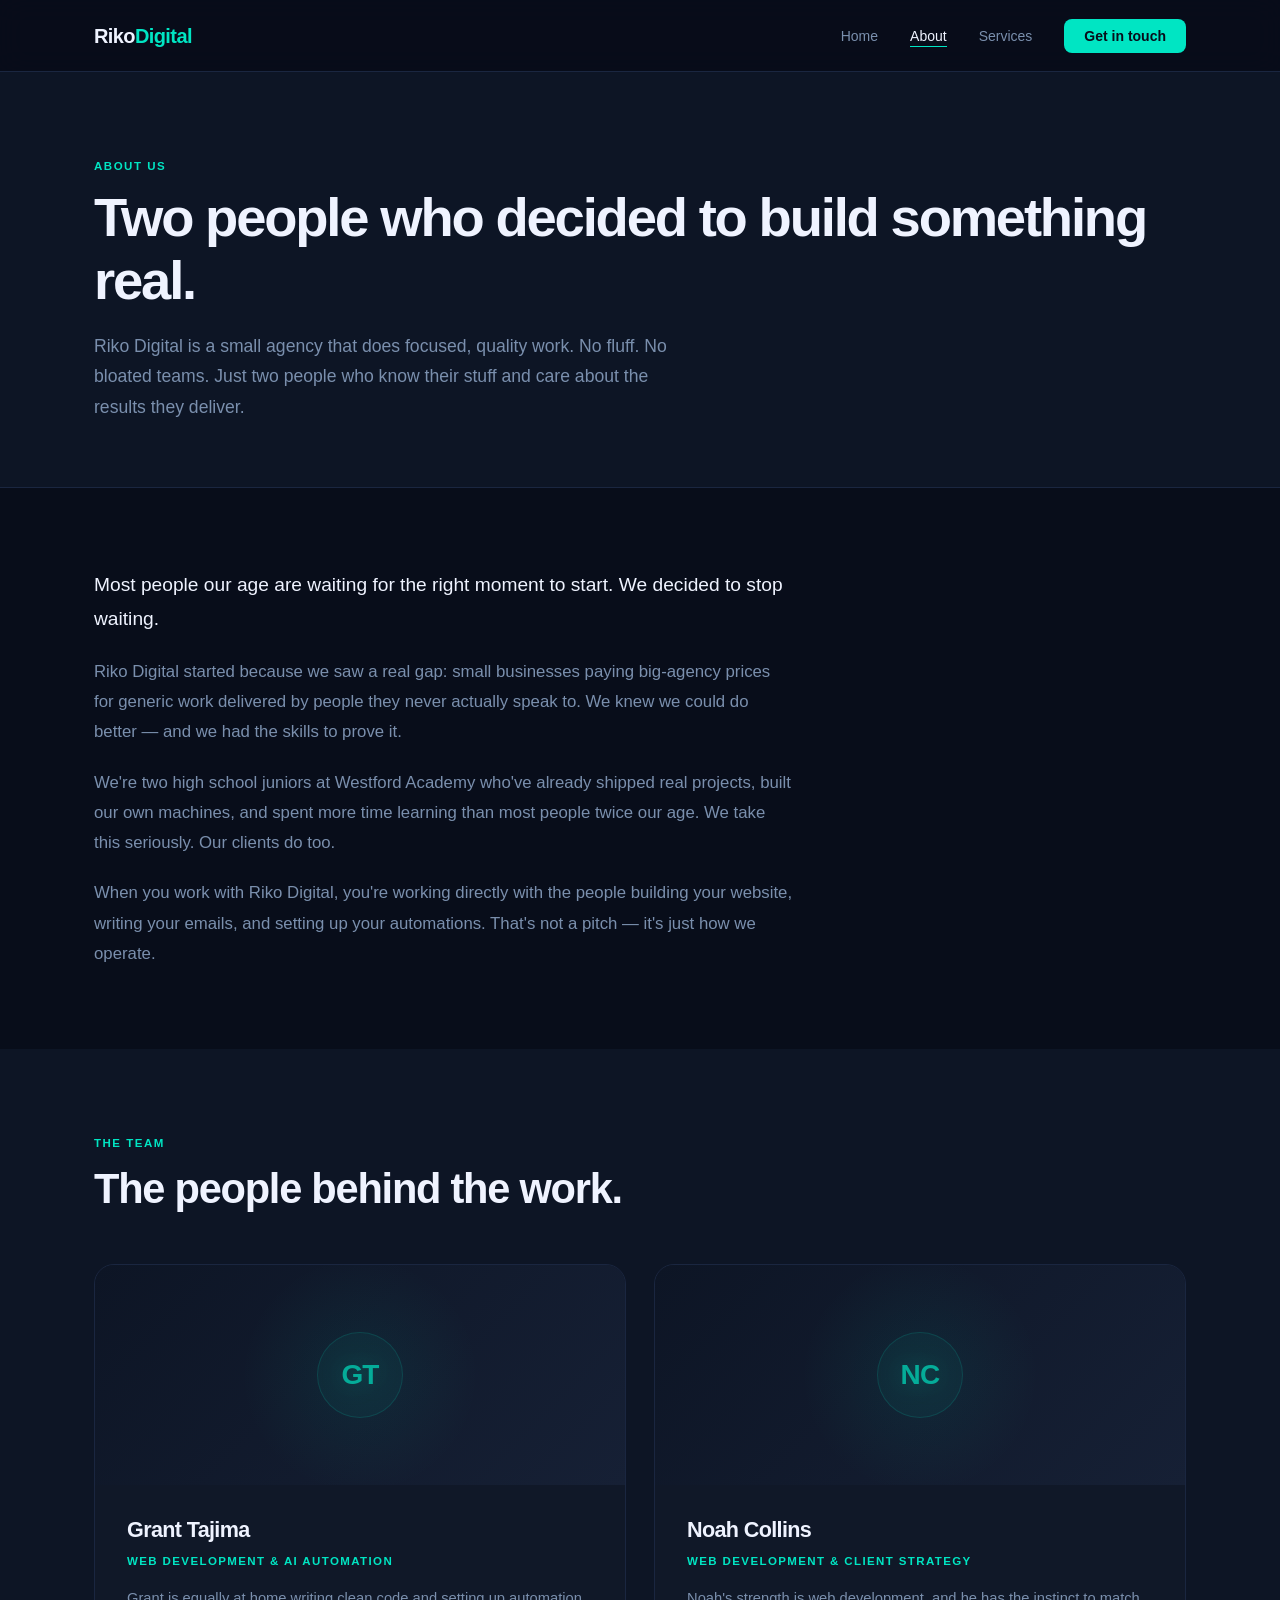
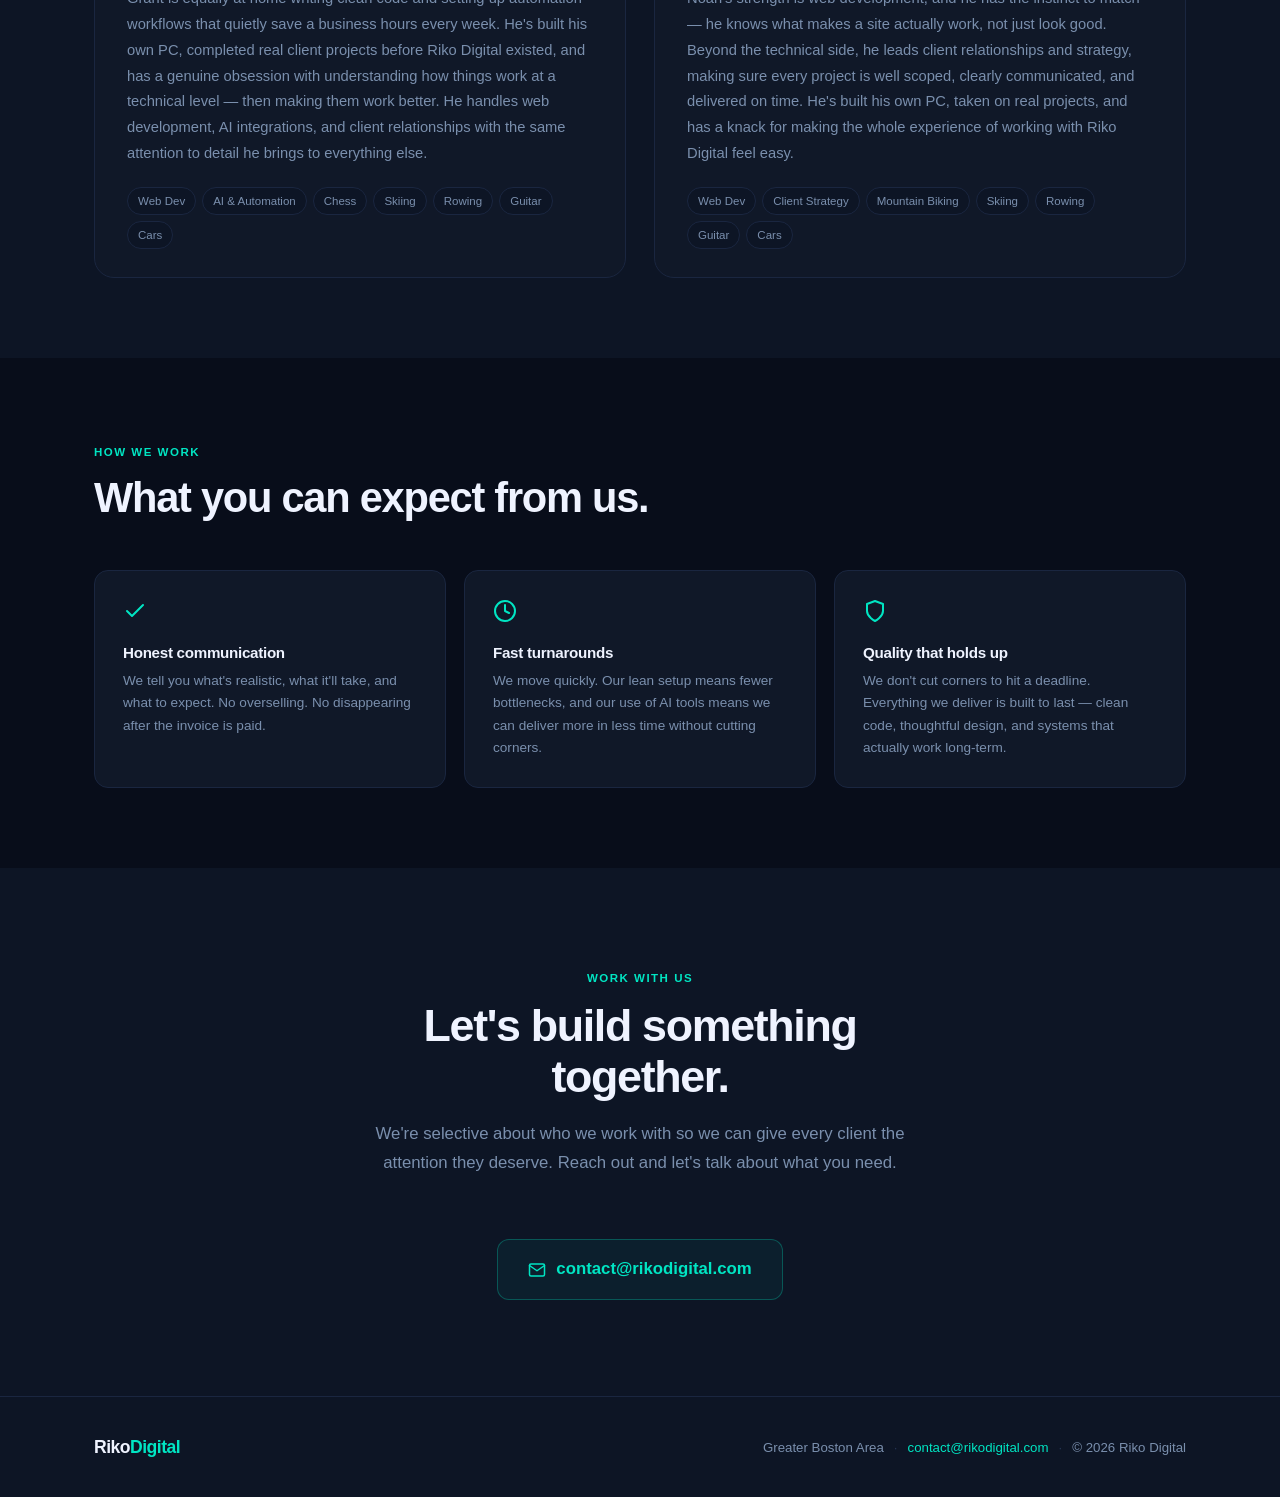
==== commit 7c11f107: "Add favicon, meta tags, CSP, animations, and UI polish - Added SVG favicon with dark navy background" ====
--- a/about.html
+++ b/about.html
@@ -5,6 +5,14 @@
   <meta name="viewport" content="width=device-width, initial-scale=1.0" />
   <title>About — Riko Digital</title>
   <meta name="description" content="Meet Grant Tajima and Noah Collins, the team behind Riko Digital — a two-person tech services agency based in the Greater Boston area." />
+  <meta http-equiv="Content-Security-Policy" content="default-src 'self'; style-src 'self' 'unsafe-inline' https://fonts.googleapis.com; font-src https://fonts.gstatic.com; img-src 'self' data:; script-src 'self';">
+  <meta name="theme-color" content="#080D1A">
+  <meta name="author" content="Riko Digital">
+  <meta name="robots" content="index, follow">
+  <meta property="og:title" content="About — Riko Digital">
+  <meta property="og:description" content="Meet Grant Tajima and Noah Collins — two people who decided to build something real rather than wait for the right moment.">
+  <meta property="og:type" content="website">
+  <link rel="icon" type="image/svg+xml" href="favicon.svg">
   <link rel="preconnect" href="https://fonts.googleapis.com" />
   <link rel="preconnect" href="https://fonts.gstatic.com" crossorigin />
   <link href="https://fonts.googleapis.com/css2?family=Inter:wght@300;400;500;600;700;800;900&display=swap" rel="stylesheet" />
--- a/styles.css
+++ b/styles.css
@@ -1,6 +1,14 @@
 @import url('https://fonts.googleapis.com/css2?family=Inter:wght@300;400;500;600;700;800;900&display=swap');
 
 *, *::before, *::after { box-sizing: border-box; margin: 0; padding: 0; }
+
+/* ── GLOBAL POLISH ── */
+::selection { background: rgba(0,229,195,0.15); color: var(--accent); }
+:focus-visible { outline: 2px solid var(--accent); outline-offset: 3px; border-radius: 3px; }
+::-webkit-scrollbar { width: 6px; }
+::-webkit-scrollbar-track { background: var(--bg-primary); }
+::-webkit-scrollbar-thumb { background: var(--border-light); border-radius: 3px; }
+::-webkit-scrollbar-thumb:hover { background: var(--text-secondary); }
 
 :root {
   --bg-primary: #080D1A;
@@ -51,8 +59,15 @@
 .nav-logo span { color: var(--accent); }
 
 .nav-links { display: flex; align-items: center; gap: 32px; list-style: none; }
-.nav-links a { font-size: 0.875rem; font-weight: 500; color: var(--text-secondary); transition: color 0.2s; }
+.nav-links a { font-size: 0.875rem; font-weight: 500; color: var(--text-secondary); transition: color 0.2s; position: relative; }
 .nav-links a:hover, .nav-links a.active { color: var(--text-primary); }
+.nav-links a:not(.nav-cta)::after {
+  content: ''; position: absolute; bottom: -3px; left: 0; right: 0;
+  height: 1px; background: var(--accent);
+  transform: scaleX(0); transform-origin: left; transition: transform 0.22s ease;
+}
+.nav-links a:not(.nav-cta):hover::after,
+.nav-links a:not(.nav-cta).active::after { transform: scaleX(1); }
 
 .nav-cta {
   background: var(--accent) !important;
@@ -83,7 +98,11 @@
   border-bottom: 1px solid var(--border);
   padding: 16px 24px; flex-direction: column; gap: 4px;
 }
-.mobile-nav.open { display: flex; }
+.mobile-nav.open { display: flex; animation: slideDown 0.2s ease; }
+@keyframes slideDown {
+  from { opacity: 0; transform: translateY(-6px); }
+  to { opacity: 1; transform: translateY(0); }
+}
 .mobile-nav a {
   font-size: 0.95rem; font-weight: 500; color: var(--text-secondary);
   padding: 12px 0; border-bottom: 1px solid var(--border);
@@ -180,7 +199,11 @@
   background: radial-gradient(circle, rgba(123,158,255,0.05) 0%, transparent 70%);
   bottom: 40px; left: 60px;
 }
-.hero-content { position: relative; z-index: 1; max-width: 760px; }
+.hero-content { position: relative; z-index: 1; max-width: 760px; animation: heroIn 0.75s cubic-bezier(0.16,1,0.3,1) both; }
+@keyframes heroIn {
+  from { opacity: 0; transform: translateY(22px); }
+  to { opacity: 1; transform: translateY(0); }
+}
 .hero-badge {
   display: inline-flex; align-items: center; gap: 8px;
   font-size: 0.75rem; font-weight: 600; letter-spacing: 0.1em;
@@ -288,6 +311,11 @@
 .why-card {
   background: var(--bg-card); border: 1px solid var(--border);
   border-radius: 16px; padding: 32px; position: relative; overflow: hidden;
+  transition: border-color 0.25s, transform 0.25s, box-shadow 0.25s;
+}
+.why-card:hover {
+  border-color: rgba(0,229,195,0.3); transform: translateY(-3px);
+  box-shadow: 0 12px 32px rgba(0,229,195,0.06);
 }
 .why-card::before {
   content: ''; position: absolute; top: 0; left: 0; right: 0; height: 2px;
@@ -363,8 +391,12 @@
 }
 .photo-initials {
   position: relative; z-index: 1;
-  font-size: 3.5rem; font-weight: 900;
-  color: var(--accent); opacity: 0.25; letter-spacing: -0.05em;
+  width: 86px; height: 86px; border-radius: 50%;
+  background: rgba(0,229,195,0.06); border: 1.5px solid rgba(0,229,195,0.2);
+  display: flex; align-items: center; justify-content: center;
+  font-size: 1.75rem; font-weight: 900;
+  color: var(--accent); letter-spacing: -0.03em;
+  opacity: 0.7; text-shadow: 0 0 24px rgba(0,229,195,0.3);
 }
 .team-body { padding: 28px 32px; }
 .team-name { font-size: 1.35rem; font-weight: 800; letter-spacing: -0.03em; margin-bottom: 4px; }
@@ -385,7 +417,9 @@
 .value-card {
   background: var(--bg-card); border: 1px solid var(--border);
   border-radius: 14px; padding: 28px;
-}
+  transition: border-color 0.25s, transform 0.25s;
+}
+.value-card:hover { border-color: rgba(0,229,195,0.25); transform: translateY(-2px); }
 .value-icon { color: var(--accent); margin-bottom: 14px; }
 .value-card h3 { font-size: 0.95rem; font-weight: 700; margin-bottom: 8px; }
 .value-card p { font-size: 0.85rem; color: var(--text-secondary); line-height: 1.65; }
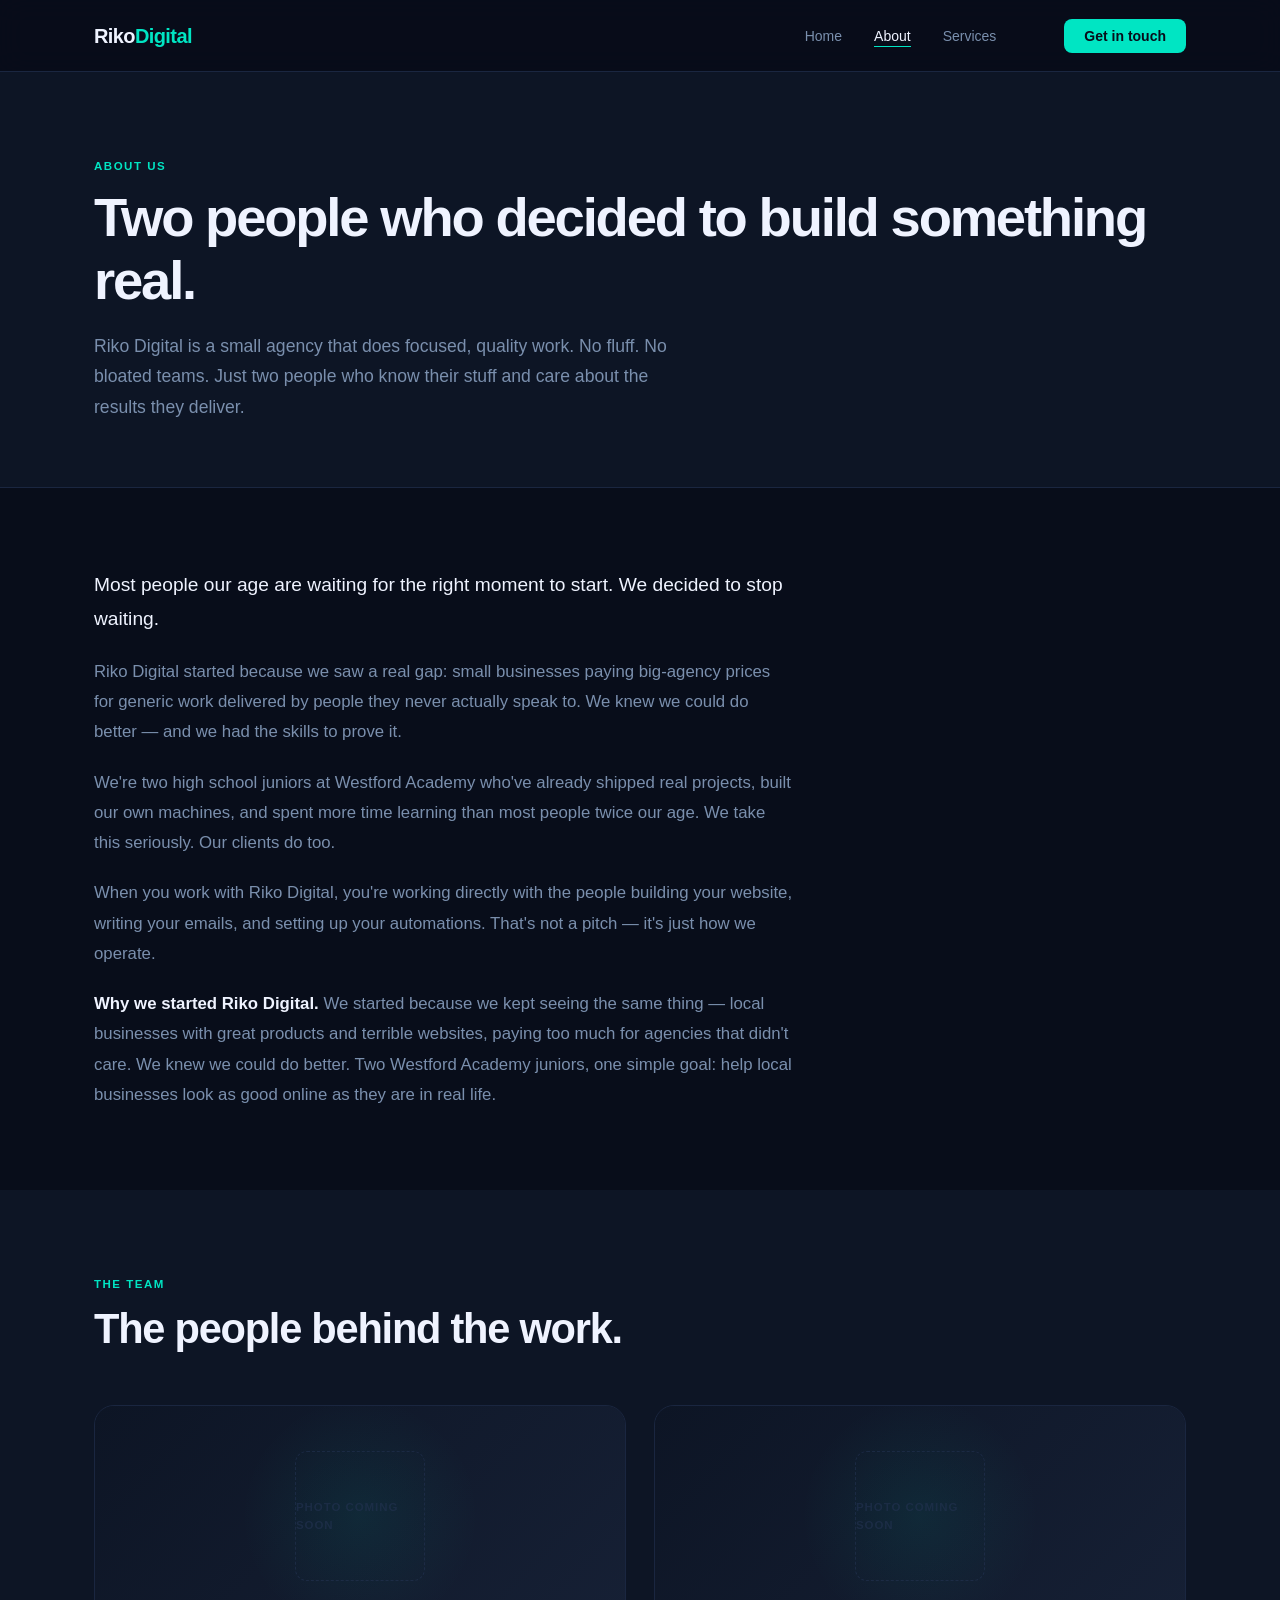
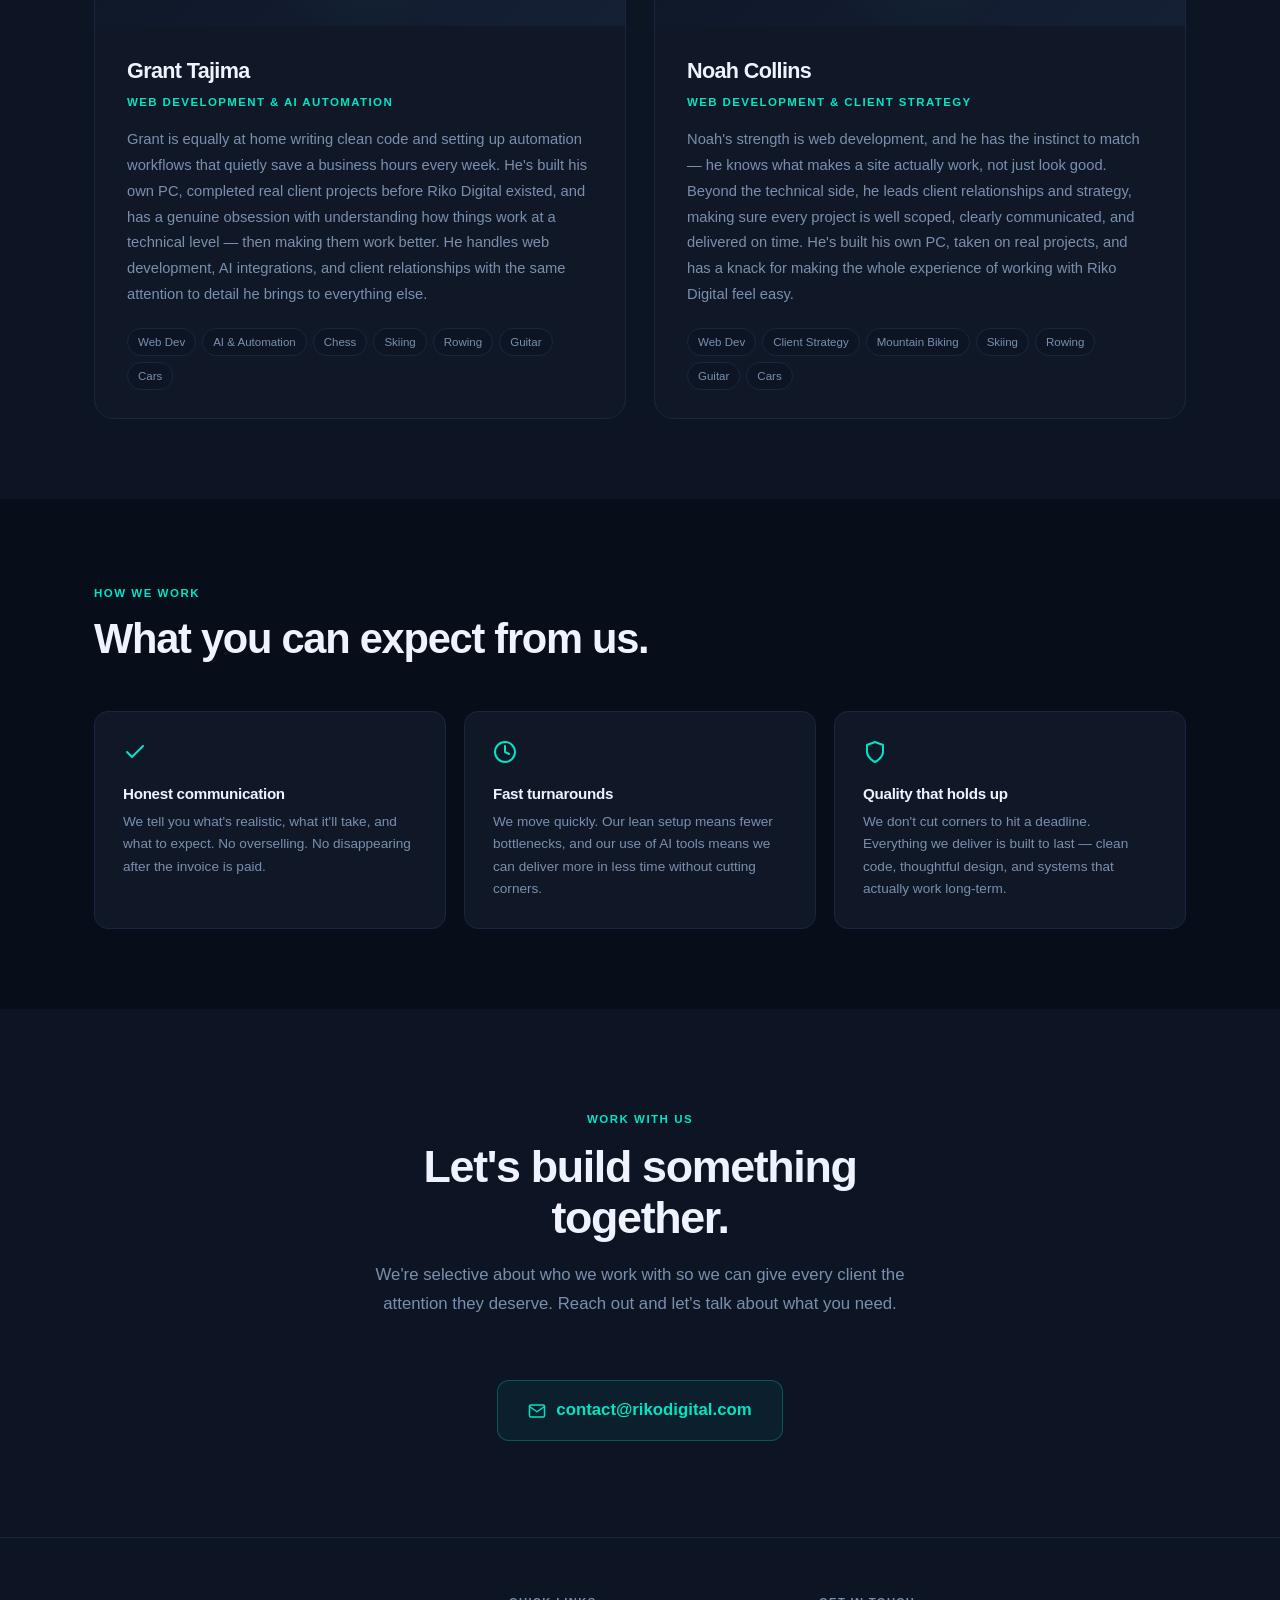
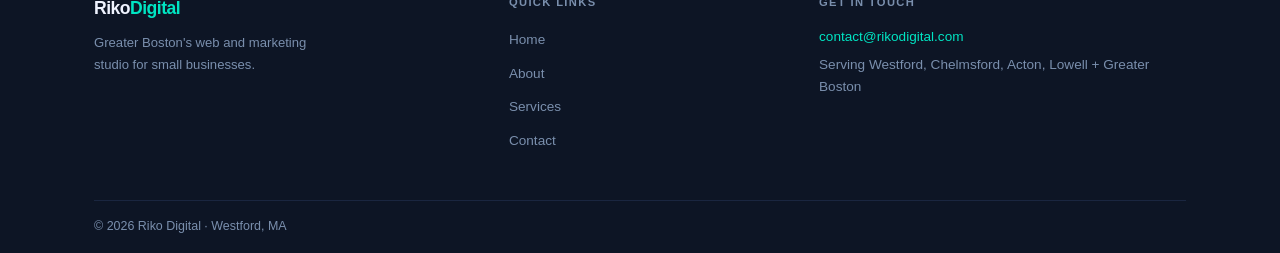
==== commit 615bdff1: "Site improvements — SEO, trust signals, form, process section, footer - SEO: Updated <title> and <me" ====
--- a/about.html
+++ b/about.html
@@ -3,15 +3,18 @@
 <head>
   <meta charset="UTF-8" />
   <meta name="viewport" content="width=device-width, initial-scale=1.0" />
-  <title>About — Riko Digital</title>
-  <meta name="description" content="Meet Grant Tajima and Noah Collins, the team behind Riko Digital — a two-person tech services agency based in the Greater Boston area." />
+  <title>About Us | Riko Digital — Westford MA Web Design Agency</title>
+  <meta name="description" content="Meet Grant Tajima and Noah Collins — two Westford Academy juniors building websites and running digital marketing for small businesses across Greater Boston." />
   <meta http-equiv="Content-Security-Policy" content="default-src 'self'; style-src 'self' 'unsafe-inline' https://fonts.googleapis.com; font-src https://fonts.gstatic.com; img-src 'self' data:; script-src 'self';">
   <meta name="theme-color" content="#080D1A">
   <meta name="author" content="Riko Digital">
   <meta name="robots" content="index, follow">
-  <meta property="og:title" content="About — Riko Digital">
-  <meta property="og:description" content="Meet Grant Tajima and Noah Collins — two people who decided to build something real rather than wait for the right moment.">
+  <meta property="og:title" content="About Us | Riko Digital — Westford MA Web Design Agency">
+  <meta property="og:description" content="Meet Grant Tajima and Noah Collins — two Westford Academy juniors building websites and running digital marketing for small businesses across Greater Boston.">
   <meta property="og:type" content="website">
+  <meta property="og:url" content="https://rikodigital.com/about.html">
+  <!-- og:image: create a 1200x630 branded image and upload as og-image.jpg -->
+  <meta property="og:image" content="https://rikodigital.com/og-image.jpg">
   <link rel="icon" type="image/svg+xml" href="favicon.svg">
   <link rel="preconnect" href="https://fonts.googleapis.com" />
   <link rel="preconnect" href="https://fonts.gstatic.com" crossorigin />
@@ -27,6 +30,7 @@
         <li><a href="index.html">Home</a></li>
         <li><a href="about.html" class="active">About</a></li>
         <li><a href="services.html">Services</a></li>
+        <li><span class="nav-phone"><!-- PHONE: replace 000-000-0000 with number once set up --></span></li>
         <li><a href="contact.html" class="nav-cta">Get in touch</a></li>
       </ul>
       <button class="hamburger" id="hamburger" aria-label="Open menu">
@@ -70,6 +74,9 @@
         <p>
           When you work with Riko Digital, you're working directly with the people building your website, writing your emails, and setting up your automations. That's not a pitch — it's just how we operate.
         </p>
+        <p>
+          <strong style="color: var(--text-primary); font-weight: 600;">Why we started Riko Digital.</strong> We started because we kept seeing the same thing — local businesses with great products and terrible websites, paying too much for agencies that didn't care. We knew we could do better. Two Westford Academy juniors, one simple goal: help local businesses look as good online as they are in real life.
+        </p>
       </div>
     </section>
 
@@ -84,7 +91,8 @@
           <div class="team-card">
             <div class="team-photo">
               <div class="photo-glow"></div>
-              <div class="photo-initials">GT</div>
+              <!-- PHOTO: Replace this div with <img src="grant-photo.jpg" alt="Grant Tajima"> when photo is ready -->
+              <div class="photo-placeholder">Photo coming soon</div>
             </div>
             <div class="team-body">
               <div class="team-name">Grant Tajima</div>
@@ -108,7 +116,8 @@
           <div class="team-card">
             <div class="team-photo">
               <div class="photo-glow"></div>
-              <div class="photo-initials">NC</div>
+              <!-- PHOTO: Replace this div with <img src="noah-photo.jpg" alt="Noah Collins"> when photo is ready -->
+              <div class="photo-placeholder">Photo coming soon</div>
             </div>
             <div class="team-body">
               <div class="team-name">Noah Collins</div>
@@ -186,15 +195,29 @@
   <footer>
     <div class="container">
       <div class="footer-inner">
-        <div class="footer-logo">Riko<span>Digital</span></div>
-        <div class="footer-info">
-          <span>Greater Boston Area</span>
-          <span class="footer-sep">·</span>
-          <a href="mailto:contact@rikodigital.com">contact@rikodigital.com</a>
-          <span class="footer-sep">·</span>
-          <span>© 2026 Riko Digital</span>
-        </div>
-      </div>
+        <div class="footer-col">
+          <div class="footer-logo">Riko<span>Digital</span></div>
+          <p class="footer-tagline">Greater Boston's web and marketing studio for small businesses.</p>
+        </div>
+        <div class="footer-col">
+          <div class="footer-col-title">Quick links</div>
+          <ul class="footer-links">
+            <li><a href="index.html">Home</a></li>
+            <li><a href="about.html">About</a></li>
+            <li><a href="services.html">Services</a></li>
+            <li><a href="contact.html">Contact</a></li>
+          </ul>
+        </div>
+        <div class="footer-col">
+          <div class="footer-col-title">Get in touch</div>
+          <div class="footer-contact-line">
+            <a href="mailto:contact@rikodigital.com">contact@rikodigital.com</a>
+            <!-- PHONE: replace with number once set up -->
+            <span>Serving Westford, Chelmsford, Acton, Lowell + Greater Boston</span>
+          </div>
+        </div>
+      </div>
+      <div class="footer-bottom">© 2026 Riko Digital · Westford, MA</div>
     </div>
   </footer>
 
--- a/styles.css
+++ b/styles.css
@@ -78,6 +78,13 @@
 }
 .nav-cta:hover { background: var(--accent-hover) !important; transform: translateY(-1px); }
 
+.nav-phone {
+  font-size: 0.8rem;
+  color: var(--text-secondary);
+  font-weight: 400;
+  margin-right: 4px;
+}
+
 .hamburger {
   display: none; flex-direction: column; gap: 5px;
   cursor: pointer; background: none; border: none; padding: 4px;
@@ -155,21 +162,32 @@
 footer {
   background: var(--bg-secondary);
   border-top: 1px solid var(--border);
-  padding: 36px 0;
+  padding: 56px 0 0;
 }
 .footer-inner {
-  display: flex; align-items: center; justify-content: space-between;
-  flex-wrap: wrap; gap: 16px;
-}
-.footer-logo { font-size: 1.1rem; font-weight: 800; letter-spacing: -0.03em; }
+  display: grid; grid-template-columns: 1.4fr 1fr 1.4fr;
+  gap: 48px; padding-bottom: 48px;
+}
+.footer-logo { font-size: 1.1rem; font-weight: 800; letter-spacing: -0.03em; margin-bottom: 10px; }
 .footer-logo span { color: var(--accent); }
-.footer-info {
-  font-size: 0.83rem; color: var(--text-secondary);
-  display: flex; align-items: center; gap: 10px; flex-wrap: wrap;
-}
-.footer-info a { color: var(--accent); transition: color 0.2s; }
-.footer-info a:hover { color: var(--accent-hover); }
-.footer-sep { color: var(--border-light); }
+.footer-tagline { font-size: 0.82rem; color: var(--text-secondary); line-height: 1.65; max-width: 220px; }
+.footer-col-title {
+  font-size: 0.7rem; font-weight: 600; letter-spacing: 0.12em;
+  text-transform: uppercase; color: var(--text-secondary); margin-bottom: 14px;
+}
+.footer-links { list-style: none; display: flex; flex-direction: column; gap: 8px; }
+.footer-links a { font-size: 0.85rem; color: var(--text-secondary); transition: color 0.2s; }
+.footer-links a:hover { color: var(--text-primary); }
+.footer-contact-line {
+  font-size: 0.85rem; color: var(--text-secondary);
+  display: flex; flex-direction: column; gap: 6px;
+}
+.footer-contact-line a { color: var(--accent); transition: color 0.2s; }
+.footer-contact-line a:hover { color: var(--accent-hover); }
+.footer-bottom {
+  border-top: 1px solid var(--border); padding: 16px 0;
+  font-size: 0.78rem; color: var(--text-secondary);
+}
 
 /* ═══════════════════════════
    HOME PAGE
@@ -282,12 +300,9 @@
 
 /* Services Grid (home) */
 .services-grid {
-  display: grid; grid-template-columns: repeat(6, 1fr); gap: 18px;
+  display: grid; grid-template-columns: repeat(3, 1fr); gap: 18px;
   margin-top: 52px;
 }
-.service-card { grid-column: span 2; }
-.service-card:nth-child(4) { grid-column: 2 / span 2; }
-.service-card:nth-child(5) { grid-column: 4 / span 2; }
 
 .service-card {
   background: var(--bg-card); border: 1px solid var(--border);
@@ -345,6 +360,52 @@
   transform: translateY(-2px); box-shadow: 0 8px 24px rgba(0,229,195,0.14);
 }
 
+/* Process */
+.process-grid {
+  display: grid; grid-template-columns: repeat(3, 1fr); gap: 24px; margin-top: 52px;
+}
+.process-step {
+  background: var(--bg-card); border: 1px solid var(--border);
+  border-radius: 16px; padding: 32px;
+  transition: border-color 0.25s, transform 0.25s, box-shadow 0.25s;
+}
+.process-step:hover {
+  border-color: rgba(0, 229, 195, 0.3); transform: translateY(-3px);
+  box-shadow: 0 12px 32px rgba(0, 229, 195, 0.06);
+}
+.process-number {
+  font-size: 2.8rem; font-weight: 900; color: var(--border-light);
+  letter-spacing: -0.06em; line-height: 1; margin-bottom: 20px;
+}
+.process-step h3 { font-size: 1.05rem; font-weight: 700; margin-bottom: 10px; }
+.process-step p { font-size: 0.875rem; color: var(--text-secondary); line-height: 1.7; }
+
+/* Trust */
+.trust-location {
+  display: inline-flex; align-items: center; gap: 8px;
+  font-size: 0.875rem; color: var(--text-secondary);
+  margin-bottom: 40px; padding: 10px 16px;
+  border: 1px solid var(--border); border-radius: 100px;
+  background: var(--bg-card);
+}
+.trust-location svg { color: var(--accent); flex-shrink: 0; }
+.trust-certs { display: flex; gap: 12px; flex-wrap: wrap; margin-bottom: 40px; }
+.trust-cert-placeholder {
+  height: 48px; width: 140px; border-radius: 8px;
+  border: 1px dashed var(--border-light); background: var(--bg-card);
+}
+.trust-grid {
+  display: grid; grid-template-columns: repeat(3, 1fr); gap: 20px;
+}
+.trust-card {
+  background: var(--bg-card); border: 1px solid var(--border);
+  border-radius: 16px; padding: 28px 32px;
+  transition: border-color 0.25s, transform 0.25s;
+}
+.trust-card:hover { border-color: rgba(0, 229, 195, 0.3); transform: translateY(-3px); }
+.trust-card h3 { font-size: 1rem; font-weight: 700; margin-bottom: 8px; }
+.trust-card p { font-size: 0.875rem; color: var(--text-secondary); line-height: 1.65; }
+
 /* ═══════════════════════════
    ABOUT PAGE
 ═══════════════════════════ */
@@ -398,6 +459,15 @@
   color: var(--accent); letter-spacing: -0.03em;
   opacity: 0.7; text-shadow: 0 0 24px rgba(0,229,195,0.3);
 }
+.photo-placeholder {
+  position: relative; z-index: 1;
+  width: 130px; height: 130px; border-radius: 12px;
+  border: 1.5px dashed var(--border-light);
+  display: flex; align-items: center; justify-content: center;
+  font-size: 0.72rem; font-weight: 600;
+  letter-spacing: 0.08em; text-transform: uppercase;
+  color: var(--border-light); opacity: 0.6;
+}
 .team-body { padding: 28px 32px; }
 .team-name { font-size: 1.35rem; font-weight: 800; letter-spacing: -0.03em; margin-bottom: 4px; }
 .team-role {
@@ -510,6 +580,51 @@
   color: var(--text-secondary); line-height: 1.65;
 }
 .contact-note strong { color: var(--text-primary); font-weight: 600; }
+
+.contact-inner { align-items: start; }
+
+.contact-phone-card {
+  display: flex; align-items: center; gap: 16px;
+  background: var(--bg-card); border: 1px solid var(--border);
+  border-radius: 14px; padding: 20px 24px; margin-top: 14px;
+  transition: border-color 0.25s, transform 0.25s;
+}
+.contact-phone-card:hover { border-color: var(--accent); transform: translateY(-2px); }
+
+.contact-form-wrap { width: 100%; }
+.contact-form { display: flex; flex-direction: column; }
+.form-row { display: grid; grid-template-columns: 1fr 1fr; gap: 14px; }
+.form-group { display: flex; flex-direction: column; gap: 6px; margin-bottom: 14px; }
+.form-group label {
+  font-size: 0.78rem; font-weight: 600; color: var(--text-secondary);
+  letter-spacing: 0.05em; text-transform: uppercase;
+}
+.form-group input,
+.form-group select,
+.form-group textarea {
+  background: var(--bg-card); border: 1px solid var(--border);
+  border-radius: 10px; padding: 12px 16px;
+  font-family: 'Inter', sans-serif; font-size: 0.9rem;
+  color: var(--text-primary); outline: none;
+  transition: border-color 0.2s, box-shadow 0.2s;
+  width: 100%; -webkit-appearance: none; appearance: none;
+}
+.form-group select {
+  background-image: url("data:image/svg+xml,%3Csvg xmlns='http://www.w3.org/2000/svg' width='12' height='12' viewBox='0 0 24 24' fill='none' stroke='%237A8FAD' stroke-width='2.5'%3E%3Cpolyline points='6 9 12 15 18 9'/%3E%3C/svg%3E");
+  background-repeat: no-repeat; background-position: right 14px center;
+  padding-right: 36px; cursor: pointer;
+}
+.form-group input:focus,
+.form-group select:focus,
+.form-group textarea:focus {
+  border-color: var(--accent); box-shadow: 0 0 0 3px rgba(0, 229, 195, 0.1);
+}
+.form-group input::placeholder,
+.form-group textarea::placeholder { color: var(--text-secondary); opacity: 0.6; }
+.form-group textarea { resize: vertical; min-height: 100px; line-height: 1.65; }
+.form-group select option { background: var(--bg-secondary); color: var(--text-primary); }
+.form-submit { margin-top: 6px; }
+.form-submit .btn { width: 100%; justify-content: center; }
 
 .contact-visual { position: relative; height: 420px; display: flex; align-items: center; justify-content: center; }
 .cv-glow {
@@ -541,25 +656,29 @@
   .service-item-visual { position: static; }
   .svc-icon-box { width: 80px; height: 80px; border-radius: 14px; }
   .contact-inner { grid-template-columns: 1fr; gap: 48px; }
-  .contact-visual { display: none; }
+  .process-grid { grid-template-columns: 1fr; }
+  .trust-grid { grid-template-columns: 1fr 1fr; }
+  .footer-inner { grid-template-columns: 1fr 1fr; }
+  .form-row { grid-template-columns: 1fr; }
 }
 
 @media (max-width: 700px) {
-  .services-grid { grid-template-columns: 1fr !important; }
-  .services-grid .service-card,
-  .services-grid .service-card:nth-child(4),
-  .services-grid .service-card:nth-child(5) { grid-column: span 1; }
+  .services-grid { grid-template-columns: 1fr 1fr; }
 }
 
 @media (max-width: 640px) {
   section { padding: 60px 0; }
   .nav-links { display: none; }
   .hamburger { display: flex; }
+  .nav-phone { display: none; }
   .why-grid { grid-template-columns: 1fr; }
   .values-grid { grid-template-columns: 1fr; }
-  .footer-inner { flex-direction: column; align-items: flex-start; gap: 10px; }
-  .footer-info { flex-direction: column; align-items: flex-start; gap: 4px; }
-  .footer-sep { display: none; }
+  .trust-grid { grid-template-columns: 1fr; }
+  .footer-inner { grid-template-columns: 1fr; gap: 32px; }
   .hero-meta { flex-direction: column; align-items: flex-start; gap: 14px; }
   .hero-actions { flex-direction: column; align-items: flex-start; }
 }
+
+@media (max-width: 500px) {
+  .services-grid { grid-template-columns: 1fr; }
+}
